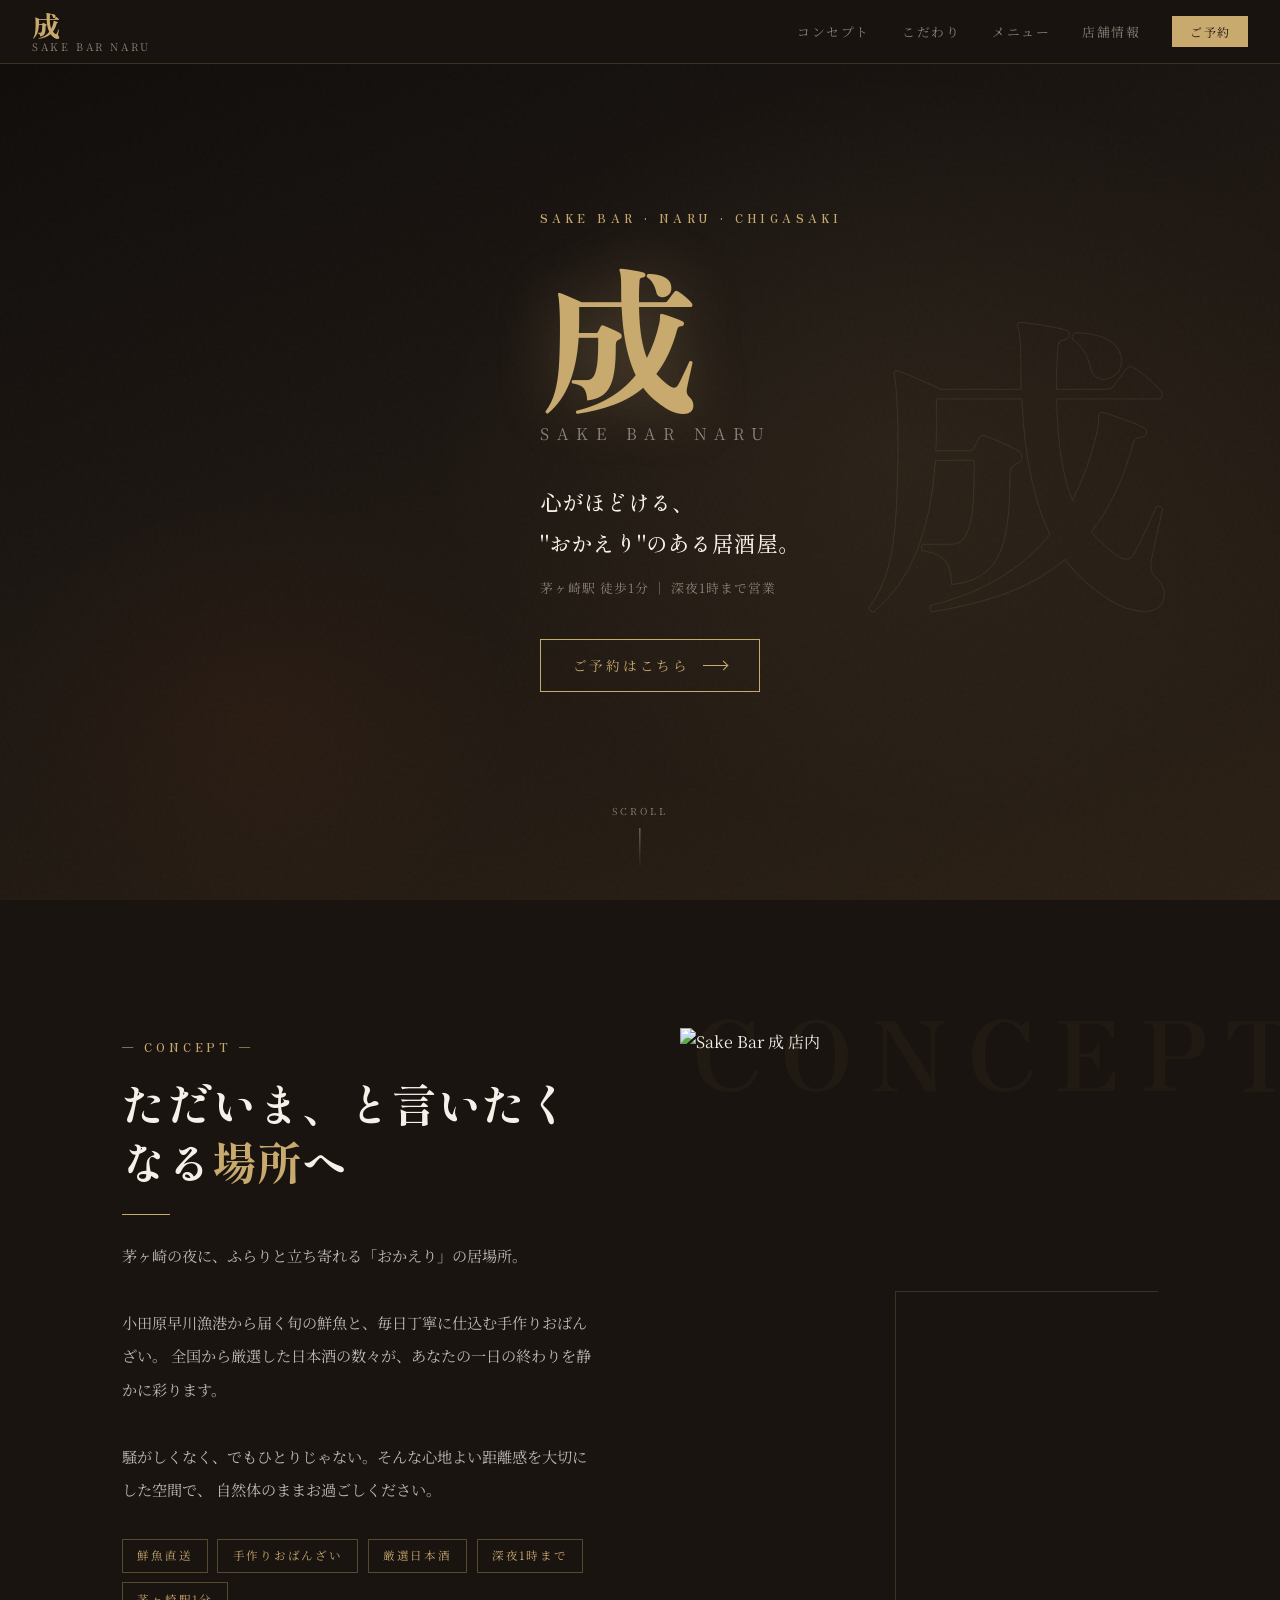
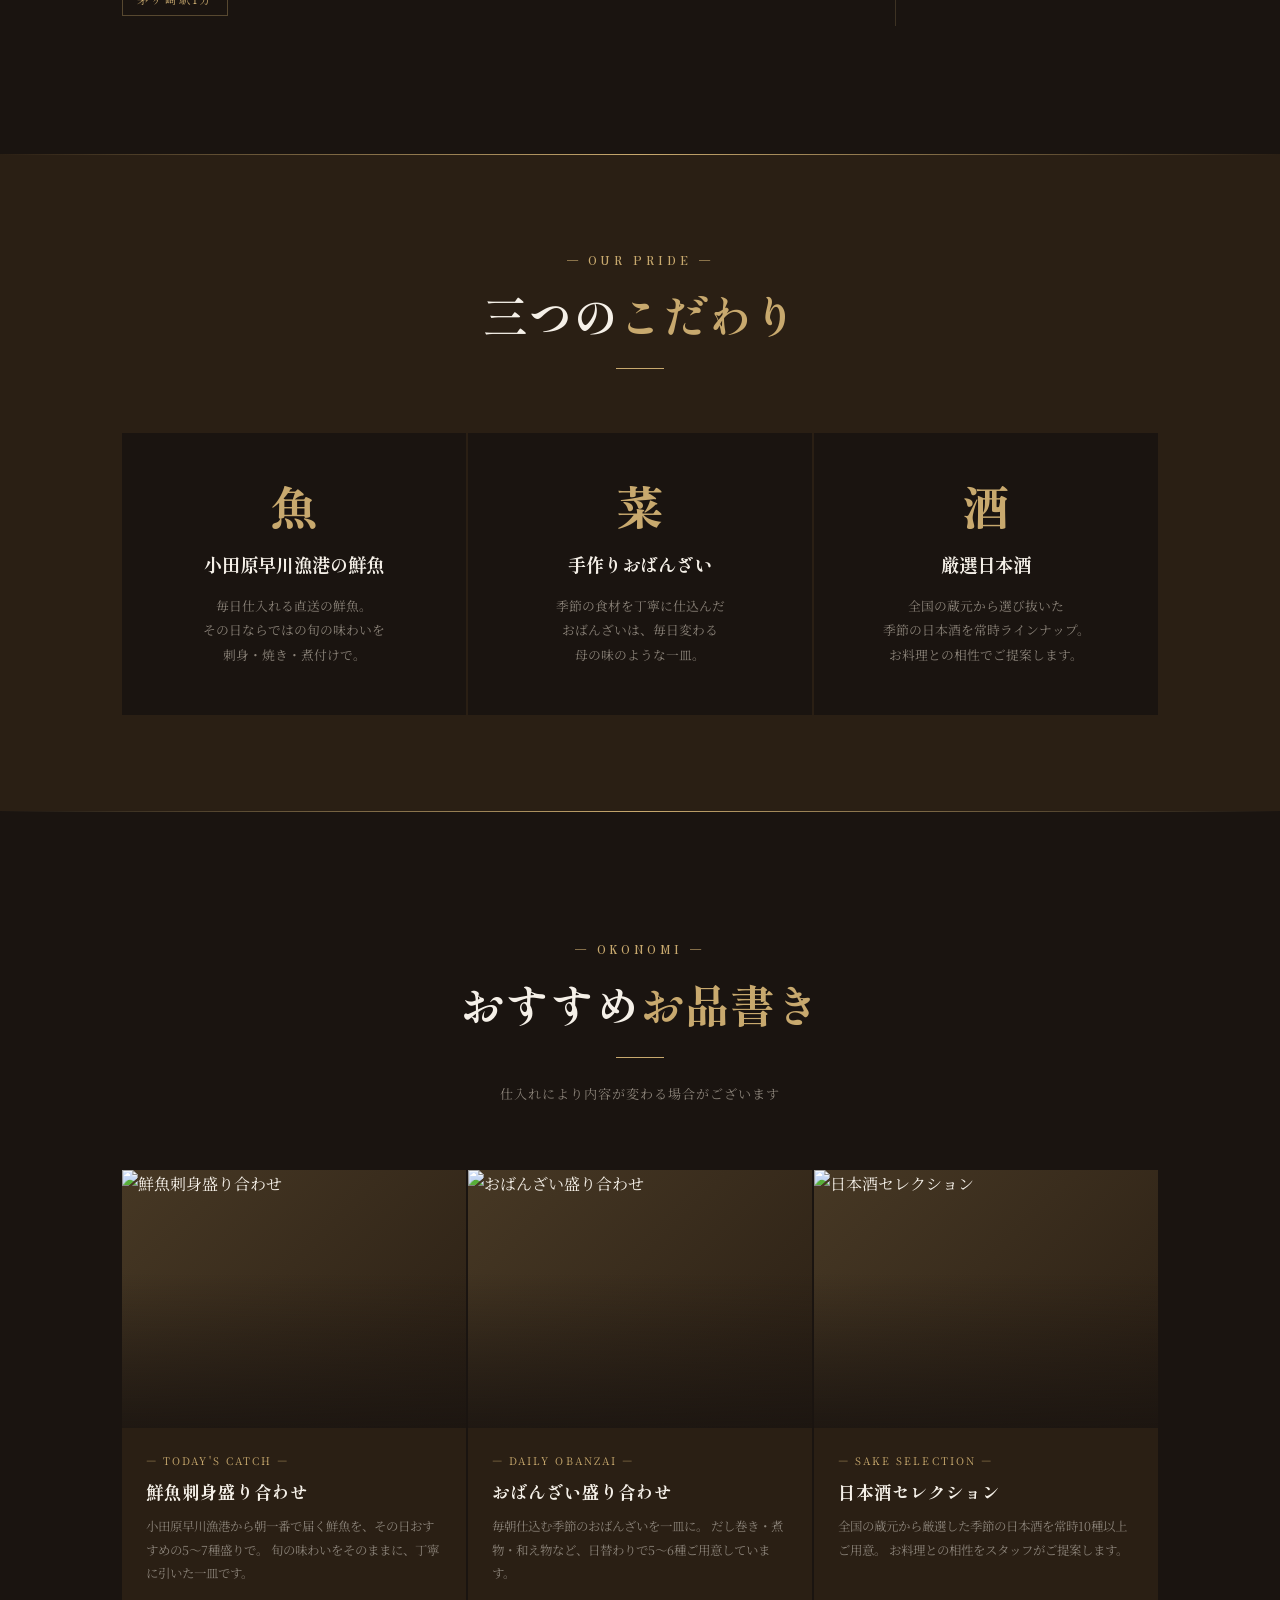
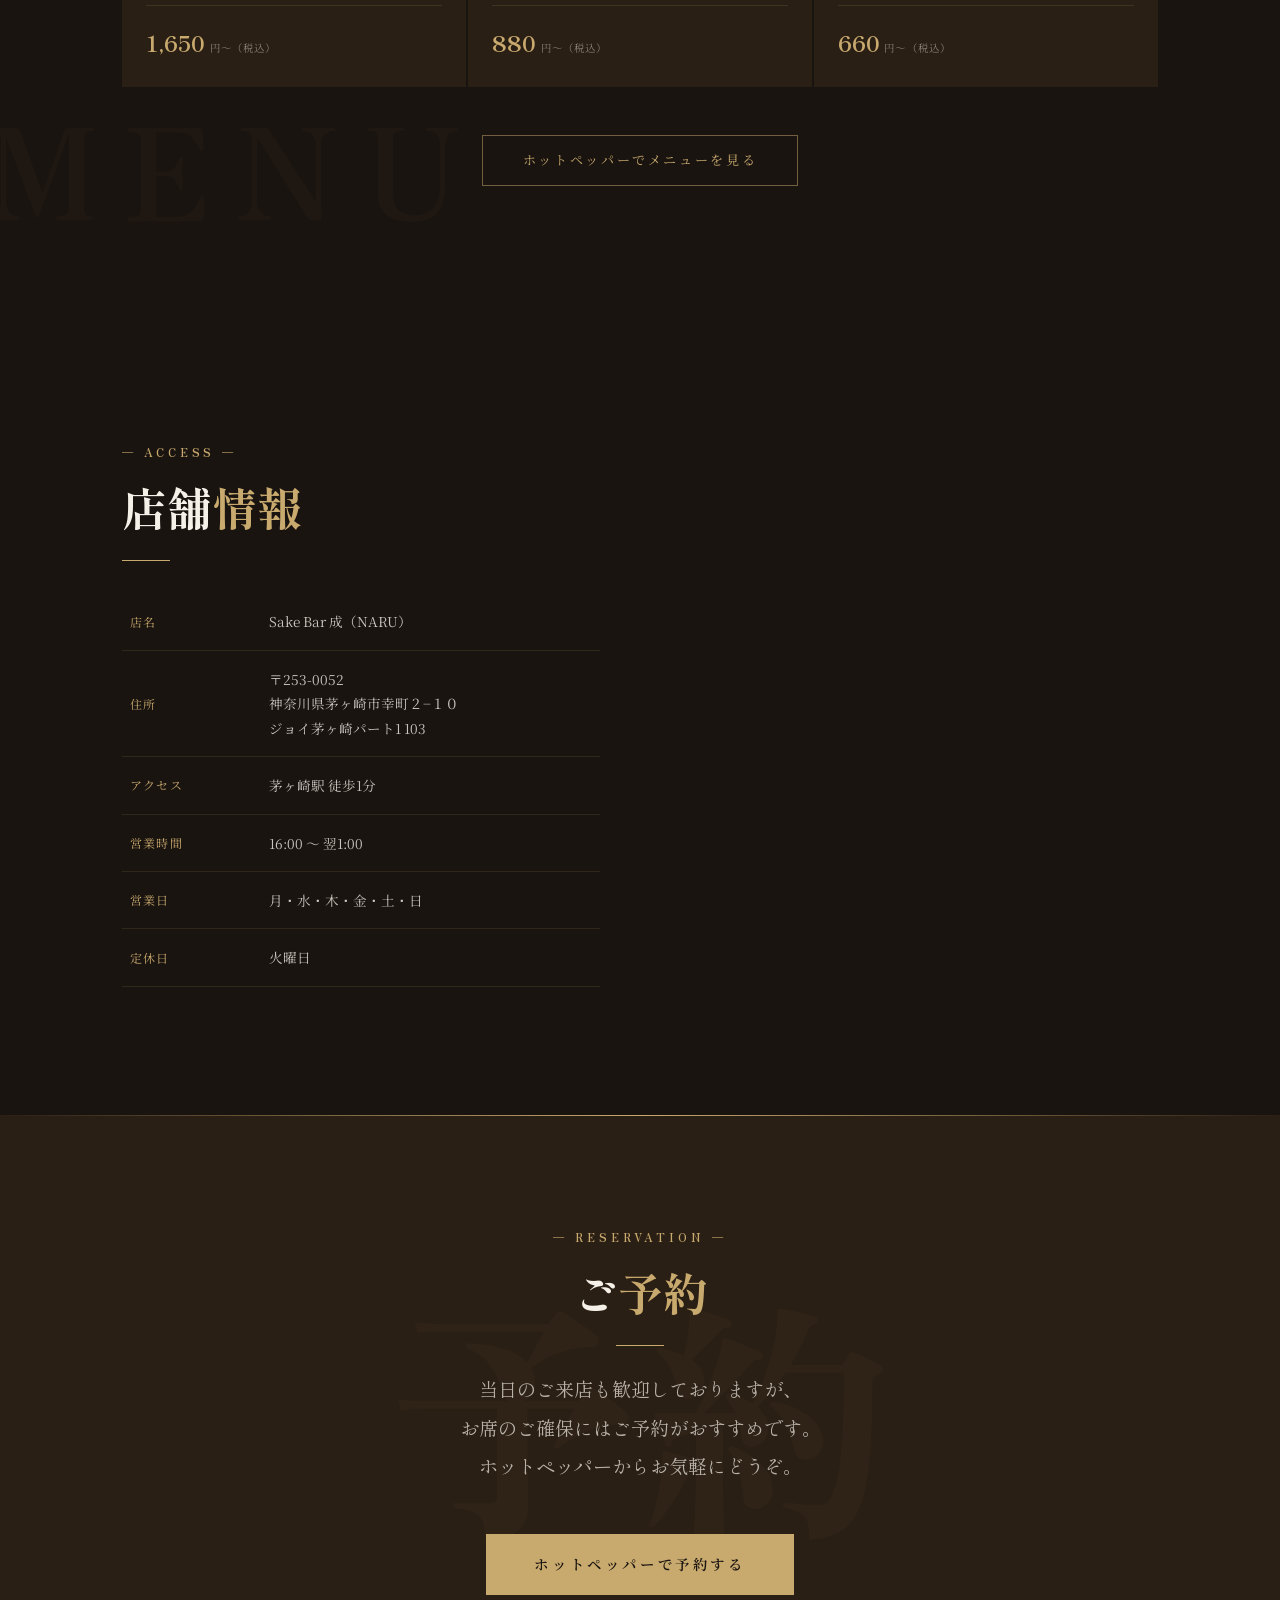
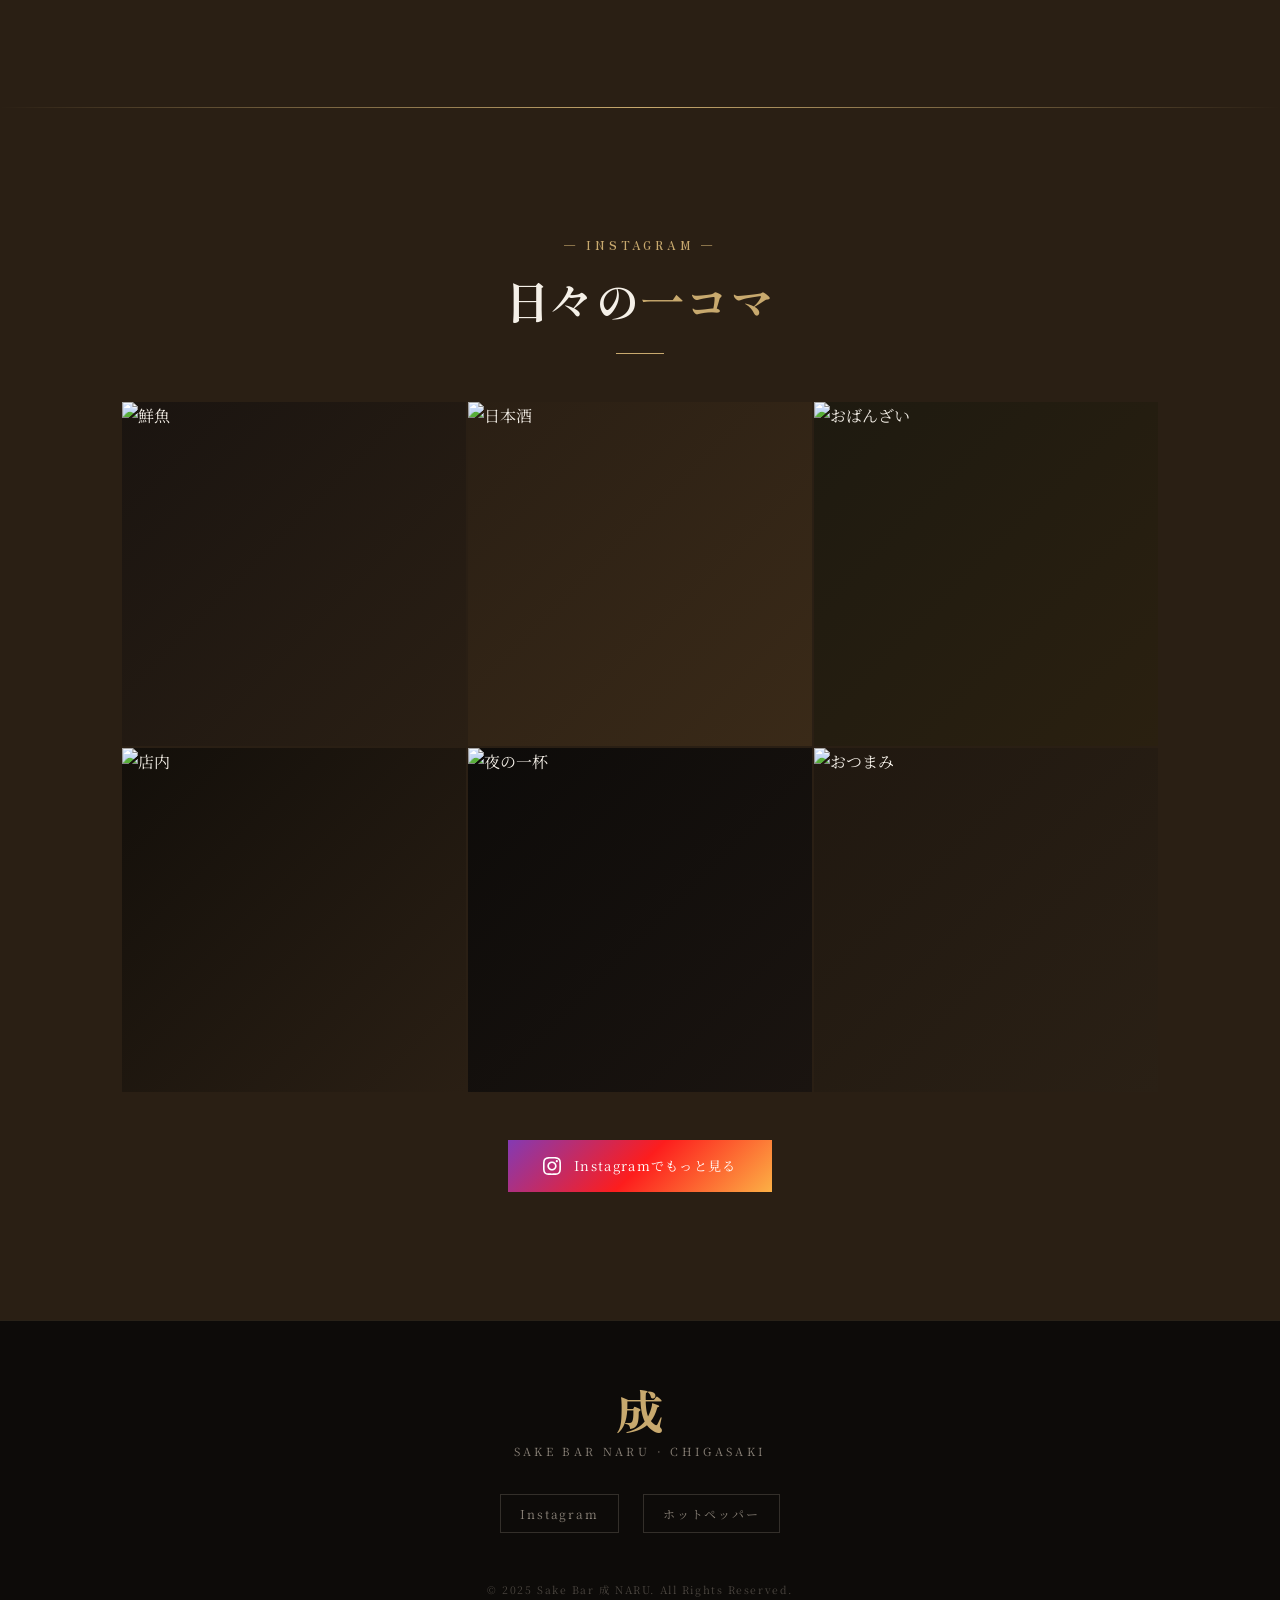
==== index.html @ 8c03dbb8 "大枠修正" ====
<!DOCTYPE html>
<html lang="ja">
<head>
  <meta charset="UTF-8" />
  <meta name="viewport" content="width=device-width, initial-scale=1.0" />
  <title>Sake Bar 成（NARU）| 茅ヶ崎の日本酒・おばんざい居酒屋</title>

  <!-- Google Fonts -->
  <link rel="preconnect" href="https://fonts.googleapis.com" />
  <link rel="preconnect" href="https://fonts.gstatic.com" crossorigin />
  <link href="https://fonts.googleapis.com/css2?family=Noto+Serif+JP:wght@300;400;500;600;700&family=Shippori+Mincho:wght@400;500;600;700;800&family=Zen+Antique&display=swap" rel="stylesheet" />

  <!-- Stylesheet -->
  <link rel="stylesheet" href="style.css" />
</head>

<body>

  <!-- ==================== NAV ==================== -->
  <nav id="nav">
    <div class="nav-logo">
      成
      <span>SAKE BAR NARU</span>
    </div>

    <ul class="nav-links" id="navLinks">
      <li><a href="#concept">コンセプト</a></li>
      <li><a href="#features">こだわり</a></li>
      <!-- #menu リンクは main.js が挿入 -->
      <li><a href="#info">店舗情報</a></li>
      <li><a href="#reservation" class="nav-reserve">ご予約</a></li>
    </ul>

    <button class="hamburger" id="hamburger" aria-label="メニューを開く" aria-expanded="false">
      <span></span>
      <span></span>
      <span></span>
    </button>
  </nav>

  <!-- ==================== HERO ==================== -->
  <section id="hero">
    <div class="hero-bg"></div>
    <div class="hero-deco" aria-hidden="true">成</div>

    <div class="hero-content">
      <span class="hero-label">SAKE BAR · NARU · CHIGASAKI</span>
      <span class="hero-kanji">成</span>
      <span class="hero-name">SAKE BAR NARU</span>
      <p class="hero-copy">
        心がほどける、<br>
        "おかえり"のある居酒屋。
      </p>
      <p class="hero-sub">茅ヶ崎駅 徒歩1分 ｜ 深夜1時まで営業</p>
      <a href="#reservation" class="hero-cta">
        ご予約はこちら
        <span class="hero-cta-arrow"></span>
      </a>
    </div>

    <div class="hero-scroll" aria-hidden="true">
      <span>SCROLL</span>
      <div class="scroll-line"></div>
    </div>
  </section>

  <!-- ==================== CONCEPT ==================== -->
  <section id="concept">
    <div class="concept-inner">
      <div class="concept-text reveal">
        <span class="section-label">— CONCEPT —</span>
        <h2 class="section-title">ただいま、と言いたくなる<span>場所</span>へ</h2>
        <div class="divider"></div>
        <p class="concept-body">
          茅ヶ崎の夜に、ふらりと立ち寄れる「おかえり」の居場所。<br><br>
          小田原早川漁港から届く旬の鮮魚と、毎日丁寧に仕込む手作りおばんざい。
          全国から厳選した日本酒の数々が、あなたの一日の終わりを静かに彩ります。<br><br>
          騒がしくなく、でもひとりじゃない。そんな心地よい距離感を大切にした空間で、
          自然体のままお過ごしください。
        </p>
        <div class="concept-tags">
          <span class="concept-tag">鮮魚直送</span>
          <span class="concept-tag">手作りおばんざい</span>
          <span class="concept-tag">厳選日本酒</span>
          <span class="concept-tag">深夜1時まで</span>
          <span class="concept-tag">茅ヶ崎駅1分</span>
        </div>
      </div>

      <div class="concept-image-wrap reveal">
        <!-- main.js が .concept-image-mock を img タグに差し替え -->
        <div class="concept-image-mock" data-section="concept-image"></div>
      </div>
    </div>
  </section>

  <!-- ==================== FEATURES ==================== -->
  <section id="features">
    <div class="features-inner">
      <div class="features-header reveal">
        <span class="section-label">— OUR PRIDE —</span>
        <h2 class="section-title">三つの<span>こだわり</span></h2>
        <div class="divider"></div>
      </div>

      <div class="features-grid">
        <div class="feature-card reveal">
          <span class="feature-icon">魚</span>
          <h3 class="feature-title">小田原早川漁港の鮮魚</h3>
          <p class="feature-body">
            毎日仕入れる直送の鮮魚。<br>
            その日ならではの旬の味わいを<br>
            刺身・焼き・煮付けで。
          </p>
        </div>
        <div class="feature-card reveal">
          <span class="feature-icon">菜</span>
          <h3 class="feature-title">手作りおばんざい</h3>
          <p class="feature-body">
            季節の食材を丁寧に仕込んだ<br>
            おばんざいは、毎日変わる<br>
            母の味のような一皿。
          </p>
        </div>
        <div class="feature-card reveal">
          <span class="feature-icon">酒</span>
          <h3 class="feature-title">厳選日本酒</h3>
          <p class="feature-body">
            全国の蔵元から選び抜いた<br>
            季節の日本酒を常時ラインナップ。<br>
            お料理との相性でご提案します。
          </p>
        </div>
      </div>
    </div>
  </section>

  <!-- #menu セクションは main.js が #features の直後に挿入 -->

  <!-- ==================== INFO ==================== -->
  <section id="info">
    <div class="info-inner">
      <div class="reveal">
        <span class="section-label">— ACCESS —</span>
        <h2 class="section-title">店舗<span>情報</span></h2>
        <div class="divider"></div>

        <table class="info-table">
          <tr>
            <td>店名</td>
            <td>Sake Bar 成（NARU）</td>
          </tr>
          <tr>
            <td>住所</td>
            <td>〒253-0052<br>神奈川県茅ヶ崎市幸町２−１０<br>ジョイ茅ヶ崎パート1 103</td>
          </tr>
          <tr>
            <td>アクセス</td>
            <td>茅ヶ崎駅 徒歩1分</td>
          </tr>
          <tr>
            <td>営業時間</td>
            <td>16:00 〜 翌1:00</td>
          </tr>
          <tr>
            <td>営業日</td>
            <td>月・水・木・金・土・日</td>
          </tr>
          <tr>
            <td>定休日</td>
            <td>火曜日</td>
          </tr>
        </table>
      </div>

      <div class="reveal">
        <div class="info-map">
          <iframe
            src="https://www.google.com/maps/embed?pb=!1m18!1m12!1m3!1d3254.0!2d139.4037!3d35.3344!2m3!1f0!2f0!3f0!3m2!1i1024!2i768!4f13.1!3m3!1m2!1s0x6019b26ba39abb83%3A0x5fa96fb5d5bb7e00!2z44CSMjUzLTAwNTIg56We5aWI5bed55yM6Iy26aTk5biC5aCx55S677yS4oiS77yR77yQ!5e0!3m2!1sja!2sjp!4v1700000000000"
            loading="lazy"
            allowfullscreen
            referrerpolicy="no-referrer-when-downgrade"
            title="Sake Bar 成 地図">
          </iframe>
        </div>
      </div>
    </div>
  </section>

  <!-- ==================== RESERVATION ==================== -->
  <section id="reservation">
    <div class="reservation-inner section-wrap reveal">
      <span class="section-label">— RESERVATION —</span>
      <h2 class="section-title">ご<span>予約</span></h2>
      <div class="divider" style="margin: 1.5rem auto;"></div>
      <p class="reservation-copy">
        当日のご来店も歓迎しておりますが、<br>
        お席のご確保にはご予約がおすすめです。<br>
        ホットペッパーからお気軽にどうぞ。
      </p>
      <a href="https://www.hotpepper.jp/strJ004444240/" target="_blank" rel="noopener" class="btn-reserve">
        ホットペッパーで予約する
      </a>
    </div>
  </section>

  <!-- #gallery セクションは main.js がフッター直前に挿入 -->

  <!-- ==================== FOOTER ==================== -->
  <footer id="footer">
    <div class="footer-logo">成</div>
    <p class="footer-tagline">SAKE BAR NARU · CHIGASAKI</p>
    <div class="footer-sns">
      <a href="https://www.instagram.com/naru__0714/" target="_blank" rel="noopener">Instagram</a>
      <a href="https://www.hotpepper.jp/strJ004444240/" target="_blank" rel="noopener">ホットペッパー</a>
    </div>
    <p class="footer-copy">© 2025 Sake Bar 成 NARU. All Rights Reserved.</p>
  </footer>

  <!-- JavaScript（DOM 操作・インタラクション） -->
  <script src="main.js"></script>

</body>
</html>
---- style.css ----
/* =============================================
   CSS Variables & Reset
============================================= */
:root {
    --ink:        #1a1410;
    --warm-dark:  #2a1f14;
    --sake:       #c8a96e;
    --rice:       #f5f0e8;
    --ember:      #c94c1a;
    --stone:      #8a8278;
    --sake-light: #e8d4a8;
    --sake-dim:   rgba(200,169,110,0.15);
    --sake-glow:  rgba(200,169,110,0.35);
  }
  
  *, *::before, *::after { box-sizing: border-box; margin: 0; padding: 0; }
  
  html { scroll-behavior: smooth; font-size: 16px; }
  
  body {
    background: var(--ink);
    color: var(--rice);
    font-family: 'Noto Serif JP', serif;
    line-height: 1.8;
    overflow-x: hidden;
  }
  
  img { display: block; width: 100%; height: 100%; object-fit: cover; }
  a { color: inherit; text-decoration: none; }
  ul { list-style: none; }
  
  /* =============================================
     UTILITY
  ============================================= */
  .section-label {
    font-family: 'Zen Antique', serif;
    font-size: 0.7rem;
    letter-spacing: 0.35em;
    color: var(--sake);
    text-transform: uppercase;
    display: block;
    margin-bottom: 1rem;
  }
  
  .section-title {
    font-family: 'Shippori Mincho', serif;
    font-size: clamp(1.8rem, 4vw, 2.8rem);
    font-weight: 700;
    color: var(--rice);
    line-height: 1.3;
  }
  
  .section-title span { color: var(--sake); }
  
  .divider {
    width: 3rem;
    height: 1px;
    background: var(--sake);
    margin: 1.5rem 0;
  }
  
  .section-wrap {
    max-width: 1100px;
    margin: 0 auto;
    padding: 0 2rem;
  }
  
  .reveal {
    opacity: 0;
    transform: translateY(30px);
    transition: opacity 0.8s ease, transform 0.8s ease;
  }
  .reveal.visible {
    opacity: 1;
    transform: translateY(0);
  }
  
  /* =============================================
     NAV
  ============================================= */
  #nav {
    position: fixed;
    top: 0; left: 0; right: 0;
    z-index: 1000;
    background: rgba(26,20,16,0.92);
    backdrop-filter: blur(12px);
    -webkit-backdrop-filter: blur(12px);
    border-bottom: 1px solid rgba(200,169,110,0.2);
    padding: 0 2rem;
    height: 64px;
    display: flex;
    align-items: center;
    justify-content: space-between;
    transition: background 0.3s;
  }
  
  .nav-logo {
    font-family: 'Zen Antique', serif;
    font-size: 1.8rem;
    color: var(--sake);
    line-height: 1;
    letter-spacing: 0.1em;
  }
  .nav-logo span {
    font-family: 'Noto Serif JP', serif;
    font-size: 0.65rem;
    display: block;
    color: var(--stone);
    letter-spacing: 0.25em;
    margin-top: 2px;
  }
  
  .nav-links {
    display: flex;
    align-items: center;
    gap: 2rem;
  }
  .nav-links a {
    font-family: 'Noto Serif JP', serif;
    font-size: 0.8rem;
    letter-spacing: 0.12em;
    color: var(--stone);
    transition: color 0.25s;
    position: relative;
  }
  .nav-links a::after {
    content: '';
    position: absolute;
    bottom: -3px; left: 0;
    width: 0; height: 1px;
    background: var(--sake);
    transition: width 0.3s ease;
  }
  .nav-links a:hover { color: var(--sake); }
  .nav-links a:hover::after { width: 100%; }
  
  .nav-reserve {
    background: var(--sake);
    color: var(--ink) !important;
    padding: 0.45rem 1.1rem;
    font-size: 0.75rem !important;
    letter-spacing: 0.12em;
    transition: background 0.25s !important;
  }
  .nav-reserve:hover { background: var(--sake-light) !important; }
  .nav-reserve::after { display: none !important; }
  
  /* Hamburger */
  .hamburger {
    display: none;
    flex-direction: column;
    justify-content: center;
    align-items: center;
    width: 40px; height: 40px;
    cursor: pointer;
    background: none;
    border: none;
    gap: 5px;
    padding: 0;
  }
  .hamburger span {
    display: block;
    width: 24px; height: 1.5px;
    background: var(--sake);
    transition: transform 0.35s, opacity 0.35s;
    transform-origin: center;
  }
  .hamburger.open span:nth-child(1) { transform: translateY(6.5px) rotate(45deg); }
  .hamburger.open span:nth-child(2) { opacity: 0; }
  .hamburger.open span:nth-child(3) { transform: translateY(-6.5px) rotate(-45deg); }
  
  @media (max-width: 768px) {
    .hamburger { display: flex; }
  
    .nav-links {
      position: fixed;
      top: 64px; left: 0; right: 0;
      background: rgba(26,20,16,0.97);
      backdrop-filter: blur(16px);
      flex-direction: column;
      align-items: flex-start;
      padding: 2rem;
      gap: 0;
      border-top: 1px solid rgba(200,169,110,0.15);
      transform: translateY(-110%);
      transition: transform 0.4s cubic-bezier(0.4,0,0.2,1);
      pointer-events: none;
    }
    .nav-links.open {
      transform: translateY(0);
      pointer-events: auto;
    }
    .nav-links li {
      width: 100%;
      border-bottom: 1px solid rgba(200,169,110,0.1);
    }
    .nav-links a {
      display: block;
      padding: 1rem 0;
      font-size: 1rem;
    }
    .nav-reserve {
      margin-top: 1rem;
      display: inline-block;
    }
  }
  
  /* =============================================
     HERO
  ============================================= */
  #hero {
    position: relative;
    height: 100vh;
    min-height: 600px;
    display: flex;
    align-items: center;
    justify-content: center;
    overflow: hidden;
  }
  
  .hero-bg {
    position: absolute;
    inset: 0;
    background:
      radial-gradient(ellipse 60% 70% at 70% 50%, rgba(200,169,110,0.07) 0%, transparent 60%),
      radial-gradient(ellipse 40% 50% at 20% 80%, rgba(201,76,26,0.06) 0%, transparent 50%),
      linear-gradient(160deg, #0d0b09 0%, #1a1410 40%, #2a1f14 100%);
  }
  
  .hero-bg::after {
    content: '';
    position: absolute;
    inset: 0;
    background-image: url("data:image/svg+xml,%3Csvg viewBox='0 0 256 256' xmlns='http://www.w3.org/2000/svg'%3E%3Cfilter id='noise'%3E%3CfeTurbulence type='fractalNoise' baseFrequency='0.9' numOctaves='4' stitchTiles='stitch'/%3E%3C/filter%3E%3Crect width='100%25' height='100%25' filter='url(%23noise)' opacity='0.04'/%3E%3C/svg%3E");
    opacity: 0.6;
    pointer-events: none;
  }
  
  .hero-deco {
    position: absolute;
    right: 8vw;
    top: 50%;
    transform: translateY(-50%);
    font-family: 'Zen Antique', serif;
    font-size: clamp(12rem, 25vw, 22rem);
    color: transparent;
    -webkit-text-stroke: 1px rgba(200,169,110,0.12);
    line-height: 1;
    pointer-events: none;
    user-select: none;
  }
  
  .hero-content {
    position: relative;
    z-index: 2;
    text-align: left;
    padding: 0 2rem;
    max-width: 700px;
    margin-left: 8vw;
  }
  
  .hero-label {
    font-family: 'Zen Antique', serif;
    font-size: 0.7rem;
    letter-spacing: 0.4em;
    color: var(--sake);
    display: block;
    margin-bottom: 1.5rem;
    opacity: 0;
    animation: fadeUp 1s ease 0.3s forwards;
  }
  
  .hero-kanji {
    font-family: 'Zen Antique', serif;
    font-size: clamp(5rem, 14vw, 10rem);
    color: var(--sake);
    line-height: 1;
    display: block;
    text-shadow: 0 0 60px rgba(200,169,110,0.3);
    opacity: 0;
    animation: fadeUp 1s ease 0.5s forwards;
  }
  
  .hero-name {
    font-family: 'Noto Serif JP', serif;
    font-size: clamp(0.8rem, 1.5vw, 1rem);
    letter-spacing: 0.5em;
    color: var(--stone);
    display: block;
    margin-top: 0.5rem;
    opacity: 0;
    animation: fadeUp 1s ease 0.7s forwards;
  }
  
  .hero-copy {
    font-family: 'Shippori Mincho', serif;
    font-size: clamp(1rem, 2.5vw, 1.35rem);
    color: var(--rice);
    font-weight: 500;
    line-height: 1.9;
    margin-top: 2rem;
    opacity: 0;
    animation: fadeUp 1s ease 0.9s forwards;
  }
  
  .hero-sub {
    font-size: 0.8rem;
    color: var(--stone);
    letter-spacing: 0.08em;
    margin-top: 0.8rem;
    opacity: 0;
    animation: fadeUp 1s ease 1.1s forwards;
  }
  
  .hero-cta {
    display: inline-flex;
    align-items: center;
    gap: 0.8rem;
    margin-top: 2.5rem;
    padding: 0.85rem 2rem;
    border: 1px solid var(--sake);
    color: var(--sake);
    font-family: 'Noto Serif JP', serif;
    font-size: 0.85rem;
    letter-spacing: 0.2em;
    transition: background 0.3s, color 0.3s;
    opacity: 0;
    animation: fadeUp 1s ease 1.3s forwards;
  }
  .hero-cta:hover {
    background: var(--sake);
    color: var(--ink);
  }
  .hero-cta-arrow {
    width: 24px; height: 1px;
    background: currentColor;
    display: inline-block;
    position: relative;
    transition: width 0.3s;
  }
  .hero-cta-arrow::after {
    content: '';
    position: absolute;
    right: 0; top: -3px;
    width: 7px; height: 7px;
    border-top: 1px solid currentColor;
    border-right: 1px solid currentColor;
    transform: rotate(45deg);
  }
  .hero-cta:hover .hero-cta-arrow { width: 36px; }
  
  .hero-scroll {
    position: absolute;
    bottom: 2rem;
    left: 50%;
    transform: translateX(-50%);
    display: flex;
    flex-direction: column;
    align-items: center;
    gap: 0.5rem;
    opacity: 0;
    animation: fadeIn 1s ease 2s forwards;
  }
  .hero-scroll span {
    font-size: 0.6rem;
    letter-spacing: 0.3em;
    color: var(--stone);
  }
  .scroll-line {
    width: 1px; height: 40px;
    background: linear-gradient(to bottom, var(--stone), transparent);
    animation: scrollPulse 2s ease infinite;
  }
  
  @keyframes fadeUp {
    from { opacity: 0; transform: translateY(20px); }
    to   { opacity: 1; transform: translateY(0); }
  }
  @keyframes fadeIn {
    from { opacity: 0; } to { opacity: 1; }
  }
  @keyframes scrollPulse {
    0%, 100% { transform: scaleY(1); opacity: 1; }
    50%       { transform: scaleY(0.7); opacity: 0.4; }
  }
  
  /* =============================================
     CONCEPT
  ============================================= */
  #concept {
    padding: 8rem 0;
    position: relative;
    overflow: hidden;
  }
  
  #concept::before {
    content: 'CONCEPT';
    position: absolute;
    top: 4rem; right: -2rem;
    font-family: 'Zen Antique', serif;
    font-size: 6rem;
    color: rgba(200,169,110,0.04);
    letter-spacing: 0.2em;
    pointer-events: none;
  }
  
  .concept-inner {
    max-width: 1100px;
    margin: 0 auto;
    padding: 0 2rem;
    display: grid;
    grid-template-columns: 1fr 1fr;
    gap: 5rem;
    align-items: center;
  }
  
  .concept-text .section-label { display: block; }
  
  .concept-body {
    margin-top: 1.5rem;
    color: rgba(245,240,232,0.75);
    font-size: 0.95rem;
    line-height: 2.2;
  }
  
  .concept-tags {
    display: flex;
    flex-wrap: wrap;
    gap: 0.6rem;
    margin-top: 2rem;
  }
  .concept-tag {
    font-size: 0.72rem;
    letter-spacing: 0.15em;
    padding: 0.35rem 0.9rem;
    border: 1px solid rgba(200,169,110,0.35);
    color: var(--sake);
  }
  
  .concept-image-wrap {
    position: relative;
    aspect-ratio: 4/5;
    overflow: hidden;
  }
  
  .concept-image-mock {
    width: 100%;
    height: 100%;
    background:
      linear-gradient(135deg, rgba(200,169,110,0.15) 0%, rgba(42,31,20,0.6) 100%),
      repeating-linear-gradient(
        45deg,
        rgba(200,169,110,0.05) 0px,
        rgba(200,169,110,0.05) 1px,
        transparent 1px,
        transparent 12px
      );
    display: flex;
    align-items: center;
    justify-content: center;
  }
  
  .concept-image-mock::after {
    content: '店内写真';
    font-family: 'Noto Serif JP', serif;
    font-size: 0.8rem;
    color: var(--stone);
    letter-spacing: 0.2em;
  }
  
  .concept-image-wrap::after {
    content: '';
    position: absolute;
    bottom: -1.5rem; right: -1.5rem;
    width: 60%; height: 60%;
    border: 1px solid rgba(200,169,110,0.2);
    pointer-events: none;
  }
  
  @media (max-width: 768px) {
    .concept-inner { grid-template-columns: 1fr; gap: 3rem; }
    .concept-image-wrap::after { display: none; }
  }
  
  /* =============================================
     FEATURES
  ============================================= */
  #features {
    padding: 6rem 0;
    background: var(--warm-dark);
    position: relative;
  }
  
  #features::before {
    content: '';
    position: absolute;
    top: 0; left: 0; right: 0;
    height: 1px;
    background: linear-gradient(90deg, transparent, var(--sake), transparent);
  }
  
  .features-inner {
    max-width: 1100px;
    margin: 0 auto;
    padding: 0 2rem;
  }
  
  .features-header {
    text-align: center;
    margin-bottom: 4rem;
  }
  .features-header .divider { margin: 1.5rem auto; }
  
  .features-grid {
    display: grid;
    grid-template-columns: repeat(3, 1fr);
    gap: 2px;
  }
  
  .feature-card {
    background: var(--ink);
    padding: 3rem 2rem;
    text-align: center;
    position: relative;
    overflow: hidden;
    transition: background 0.3s;
  }
  .feature-card::before {
    content: '';
    position: absolute;
    inset: 0;
    background: var(--sake-dim);
    opacity: 0;
    transition: opacity 0.3s;
  }
  .feature-card:hover::before { opacity: 1; }
  
  .feature-icon {
    font-family: 'Zen Antique', serif;
    font-size: 3rem;
    color: var(--sake);
    display: block;
    margin-bottom: 1.2rem;
    line-height: 1;
  }
  
  .feature-title {
    font-family: 'Shippori Mincho', serif;
    font-size: 1.15rem;
    font-weight: 700;
    color: var(--rice);
    margin-bottom: 0.8rem;
  }
  
  .feature-body {
    font-size: 0.8rem;
    color: var(--stone);
    line-height: 1.9;
  }
  
  @media (max-width: 768px) {
    .features-grid { grid-template-columns: 1fr; }
  }
  
  /* =============================================
     MENU SECTION（JS で DOM 挿入）
  ============================================= */
  #menu {
    padding: 8rem 0;
    background: var(--ink);
    position: relative;
    overflow: hidden;
  }
  #menu::before {
    content: 'MENU';
    position: absolute;
    bottom: 2rem; left: -1rem;
    font-family: 'Zen Antique', serif;
    font-size: 8rem;
    color: rgba(200,169,110,0.03);
    letter-spacing: 0.2em;
    pointer-events: none;
  }
  #menu::after {
    content: '';
    position: absolute;
    top: 0; left: 0; right: 0;
    height: 1px;
    background: linear-gradient(90deg, transparent, var(--sake), transparent);
  }
  .menu-header {
    text-align: center;
    margin-bottom: 4rem;
  }
  .menu-header .divider { margin: 1.5rem auto; }
  .menu-grid {
    display: grid;
    grid-template-columns: repeat(3, 1fr);
    gap: 1.5px;
  }
  .menu-card {
    background: var(--warm-dark);
    display: flex;
    flex-direction: column;
    position: relative;
    overflow: hidden;
    transition: transform 0.4s cubic-bezier(0.4,0,0.2,1);
  }
  .menu-card:hover { transform: translateY(-4px); }
  .menu-card-img {
    aspect-ratio: 4/3;
    background:
      linear-gradient(180deg, transparent 40%, rgba(26,20,16,0.85) 100%),
      linear-gradient(135deg, rgba(200,169,110,0.18) 0%, rgba(42,31,20,0.8) 100%);
    position: relative;
    display: flex;
    align-items: center;
    justify-content: center;
    overflow: hidden;
  }
  .menu-card-img .img-placeholder {
    font-family: 'Zen Antique', serif;
    font-size: 4rem;
    color: rgba(200,169,110,0.3);
    position: absolute;
  }
  .menu-card-img img {
    position: absolute;
    inset: 0;
    width: 100%; height: 100%;
    object-fit: cover;
    transition: transform 0.6s ease;
  }
  .menu-card:hover .menu-card-img img { transform: scale(1.05); }
  .menu-card-body {
    padding: 1.5rem;
    flex: 1;
    display: flex;
    flex-direction: column;
  }
  .menu-card-season {
    font-size: 0.65rem;
    letter-spacing: 0.2em;
    color: var(--sake);
    margin-bottom: 0.5rem;
  }
  .menu-card-title {
    font-family: 'Shippori Mincho', serif;
    font-size: 1.1rem;
    font-weight: 700;
    color: var(--rice);
    margin-bottom: 0.6rem;
    line-height: 1.5;
  }
  .menu-card-desc {
    font-size: 0.78rem;
    color: var(--stone);
    line-height: 1.9;
    flex: 1;
  }
  .menu-card-price {
    margin-top: 1.2rem;
    padding-top: 1rem;
    border-top: 1px solid rgba(200,169,110,0.15);
    display: flex;
    align-items: baseline;
    gap: 0.3rem;
  }
  .menu-card-price .price-num {
    font-family: 'Shippori Mincho', serif;
    font-size: 1.4rem;
    color: var(--sake);
    font-weight: 700;
  }
  .menu-card-price .price-tax {
    font-size: 0.65rem;
    color: var(--stone);
    letter-spacing: 0.1em;
  }
  .menu-more-wrap {
    text-align: center;
    margin-top: 3rem;
  }
  .btn-menu-more {
    display: inline-block;
    padding: 0.8rem 2.5rem;
    border: 1px solid rgba(200,169,110,0.5);
    color: var(--sake);
    font-family: 'Noto Serif JP', serif;
    font-size: 0.82rem;
    letter-spacing: 0.2em;
    transition: background 0.3s, color 0.3s;
  }
  .btn-menu-more:hover {
    background: var(--sake);
    color: var(--ink);
  }
  @media (max-width: 900px) {
    .menu-grid { grid-template-columns: 1fr; max-width: 420px; margin: 0 auto; }
  }
  
  /* =============================================
     INFO
  ============================================= */
  #info {
    padding: 8rem 0;
    position: relative;
  }
  
  .info-inner {
    max-width: 1100px;
    margin: 0 auto;
    padding: 0 2rem;
    display: grid;
    grid-template-columns: 1fr 1fr;
    gap: 5rem;
    align-items: start;
  }
  
  .info-table {
    width: 100%;
    border-collapse: collapse;
    margin-top: 2rem;
  }
  
  .info-table tr {
    border-bottom: 1px solid rgba(200,169,110,0.12);
  }
  
  .info-table td {
    padding: 1rem 0.5rem;
    font-size: 0.85rem;
  }
  
  .info-table td:first-child {
    color: var(--sake);
    white-space: nowrap;
    padding-right: 1.5rem;
    font-size: 0.75rem;
    letter-spacing: 0.1em;
  }
  
  .info-table td:last-child {
    color: rgba(245,240,232,0.8);
  }
  
  .info-map {
    margin-top: 2rem;
    height: 300px;
    overflow: hidden;
  }
  
  .info-map iframe {
    width: 100%;
    height: 100%;
    border: none;
    filter: invert(90%) hue-rotate(180deg);
  }
  
  @media (max-width: 768px) {
    .info-inner { grid-template-columns: 1fr; gap: 3rem; }
  }
  
  /* =============================================
     RESERVATION
  ============================================= */
  #reservation {
    padding: 7rem 0;
    background: var(--warm-dark);
    text-align: center;
    position: relative;
    overflow: hidden;
  }
  
  #reservation::before {
    content: '';
    position: absolute;
    top: 0; left: 0; right: 0;
    height: 1px;
    background: linear-gradient(90deg, transparent, var(--sake), transparent);
  }
  
  #reservation::after {
    content: '予約';
    position: absolute;
    top: 50%; left: 50%;
    transform: translate(-50%, -50%);
    font-family: 'Zen Antique', serif;
    font-size: 16rem;
    color: rgba(200,169,110,0.03);
    pointer-events: none;
  }
  
  .reservation-inner {
    position: relative;
    z-index: 1;
  }
  
  .reservation-copy {
    font-family: 'Shippori Mincho', serif;
    font-size: clamp(0.95rem, 2vw, 1.2rem);
    color: rgba(245,240,232,0.7);
    line-height: 2;
    margin-top: 1.5rem;
    max-width: 500px;
    margin-left: auto;
    margin-right: auto;
  }
  
  .btn-reserve {
    display: inline-block;
    margin-top: 3rem;
    padding: 1.1rem 3rem;
    background: var(--sake);
    color: var(--ink);
    font-family: 'Noto Serif JP', serif;
    font-size: 0.9rem;
    font-weight: 600;
    letter-spacing: 0.25em;
    transition: background 0.3s, transform 0.3s;
  }
  .btn-reserve:hover {
    background: var(--sake-light);
    transform: translateY(-2px);
  }
  
  /* =============================================
     GALLERY SECTION（JS で DOM 挿入）
  ============================================= */
  #gallery {
    padding: 8rem 0;
    background: var(--warm-dark);
    position: relative;
    overflow: hidden;
  }
  #gallery::before {
    content: '';
    position: absolute;
    top: 0; left: 0; right: 0;
    height: 1px;
    background: linear-gradient(90deg, transparent, var(--sake), transparent);
  }
  .gallery-header {
    text-align: center;
    margin-bottom: 3rem;
  }
  .gallery-header .divider { margin: 1.5rem auto; }
  .gallery-grid {
    display: grid;
    grid-template-columns: repeat(3, 1fr);
    gap: 2px;
  }
  .gallery-item {
    aspect-ratio: 1;
    position: relative;
    overflow: hidden;
    cursor: pointer;
    background: var(--ink);
  }
  .gallery-item-bg {
    width: 100%; height: 100%;
    transition: transform 0.5s ease;
    display: flex;
    align-items: center;
    justify-content: center;
  }
  .gallery-item:hover .gallery-item-bg { transform: scale(1.06); }
  .gallery-item-overlay {
    position: absolute;
    inset: 0;
    background: rgba(26,20,16,0.4);
    display: flex;
    align-items: center;
    justify-content: center;
    opacity: 0;
    transition: opacity 0.3s;
  }
  .gallery-item:hover .gallery-item-overlay { opacity: 1; }
  .gallery-item-overlay span {
    font-family: 'Zen Antique', serif;
    font-size: 0.7rem;
    letter-spacing: 0.3em;
    color: var(--sake);
    border: 1px solid var(--sake);
    padding: 0.4rem 0.8rem;
  }
  .gallery-cta-wrap {
    text-align: center;
    margin-top: 3rem;
  }
  .btn-instagram {
    display: inline-flex;
    align-items: center;
    gap: 0.8rem;
    padding: 0.9rem 2.2rem;
    background: linear-gradient(135deg, #833ab4, #fd1d1d, #fcb045);
    color: #fff;
    font-family: 'Noto Serif JP', serif;
    font-size: 0.82rem;
    letter-spacing: 0.1em;
    transition: opacity 0.3s, transform 0.3s;
  }
  .btn-instagram:hover { opacity: 0.88; transform: translateY(-2px); }
  .btn-instagram svg { width: 18px; height: 18px; fill: #fff; }
  @media (max-width: 600px) {
    .gallery-grid { grid-template-columns: repeat(2, 1fr); }
  }
  
  /* =============================================
     FOOTER
  ============================================= */
  #footer {
    background: #0d0b09;
    padding: 4rem 2rem 2rem;
    text-align: center;
    border-top: 1px solid rgba(200,169,110,0.15);
  }
  
  .footer-logo {
    font-family: 'Zen Antique', serif;
    font-size: 3rem;
    color: var(--sake);
    line-height: 1;
  }
  
  .footer-tagline {
    font-size: 0.7rem;
    color: var(--stone);
    letter-spacing: 0.3em;
    margin-top: 0.5rem;
  }
  
  .footer-sns {
    display: flex;
    justify-content: center;
    gap: 1.5rem;
    margin-top: 2rem;
  }
  
  .footer-sns a {
    font-size: 0.75rem;
    color: var(--stone);
    letter-spacing: 0.15em;
    border: 1px solid rgba(138,130,120,0.3);
    padding: 0.5rem 1.2rem;
    transition: color 0.3s, border-color 0.3s;
  }
  .footer-sns a:hover { color: var(--sake); border-color: var(--sake); }
  
  .footer-copy {
    margin-top: 3rem;
    font-size: 0.65rem;
    color: rgba(138,130,120,0.5);
    letter-spacing: 0.15em;
  }
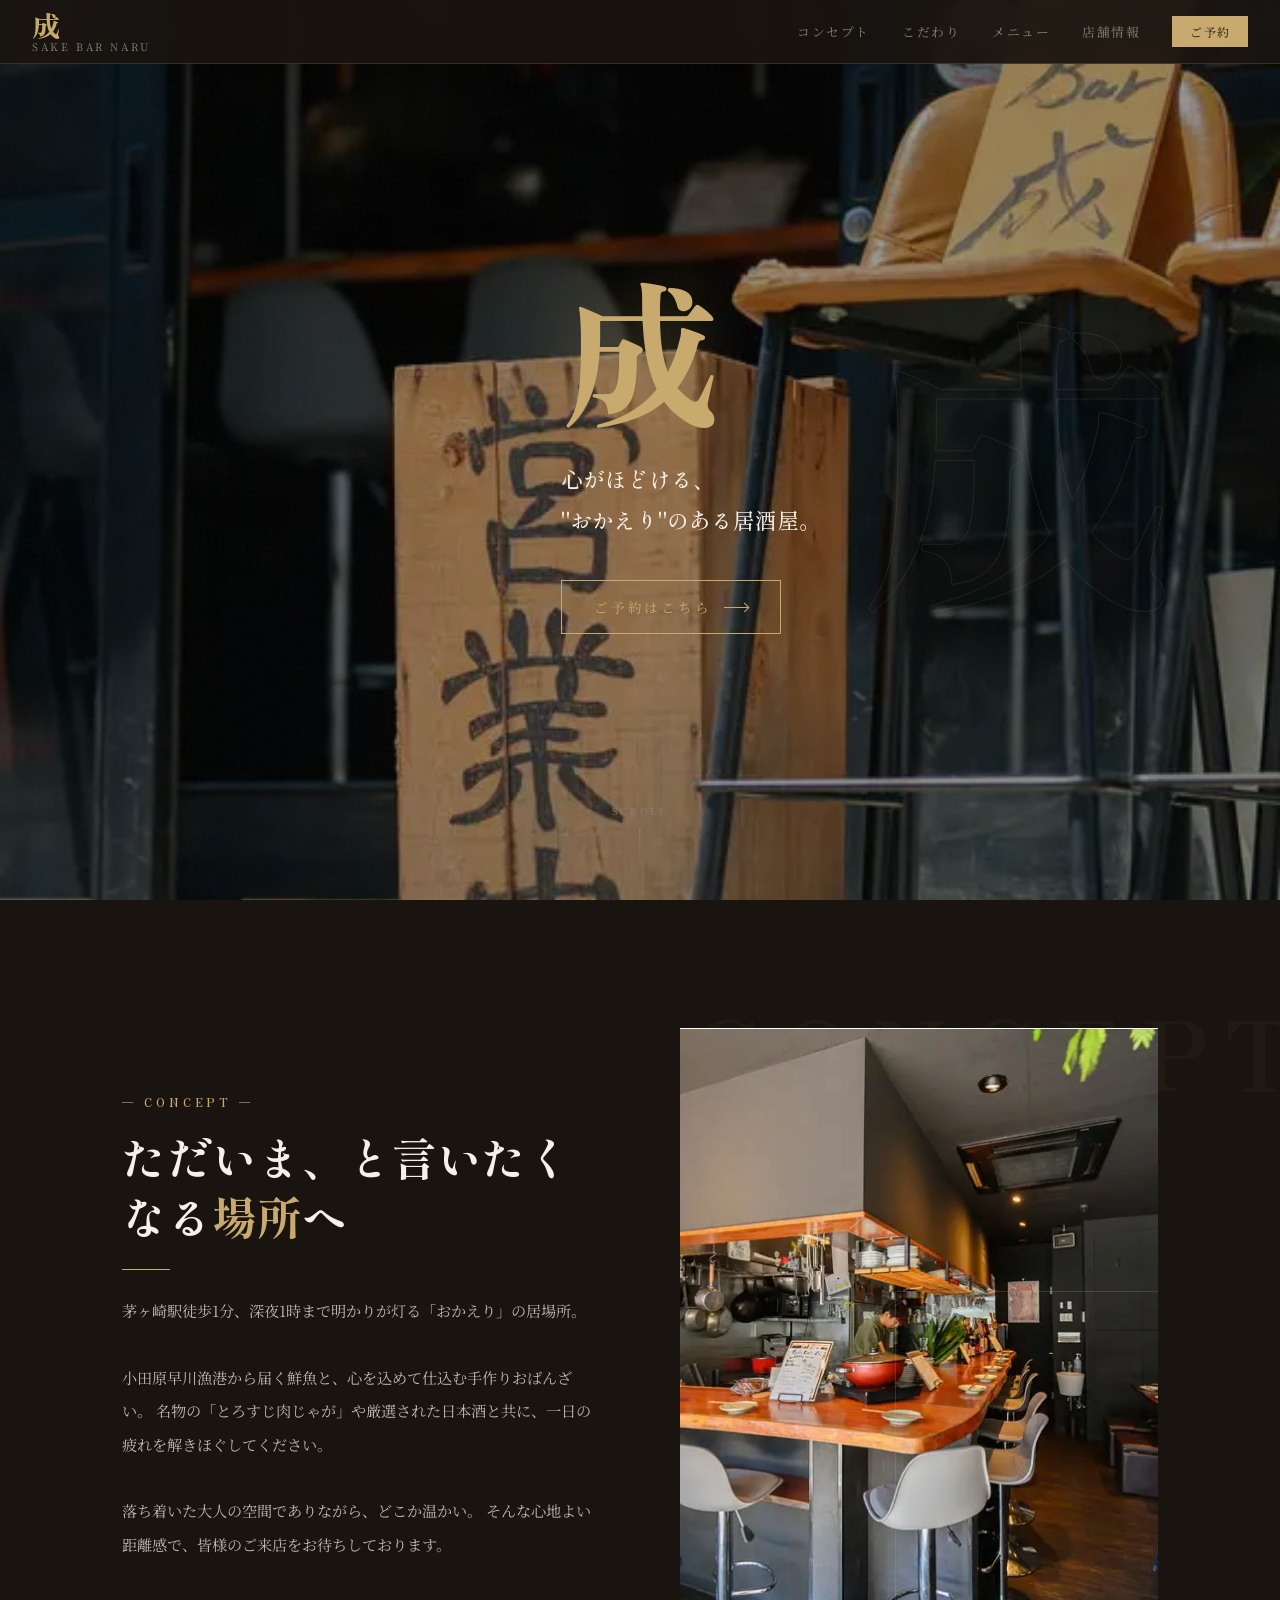
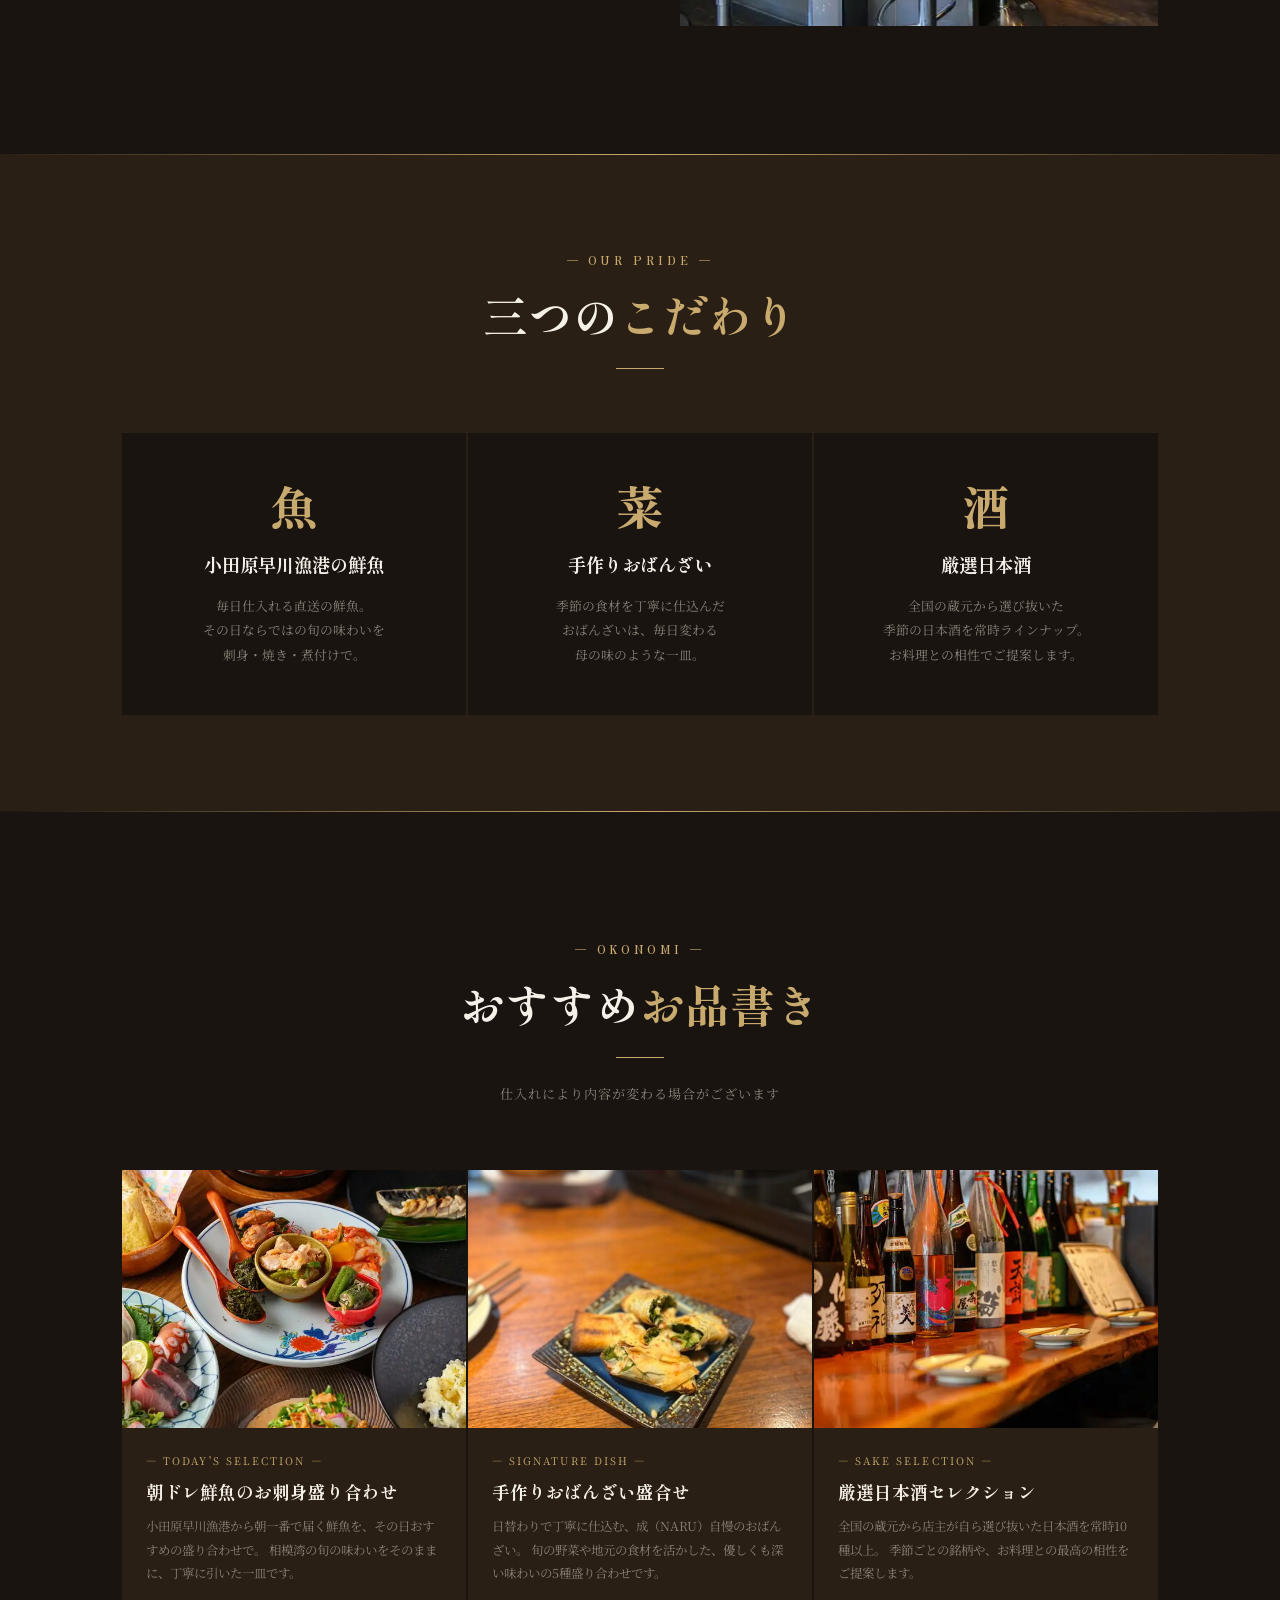
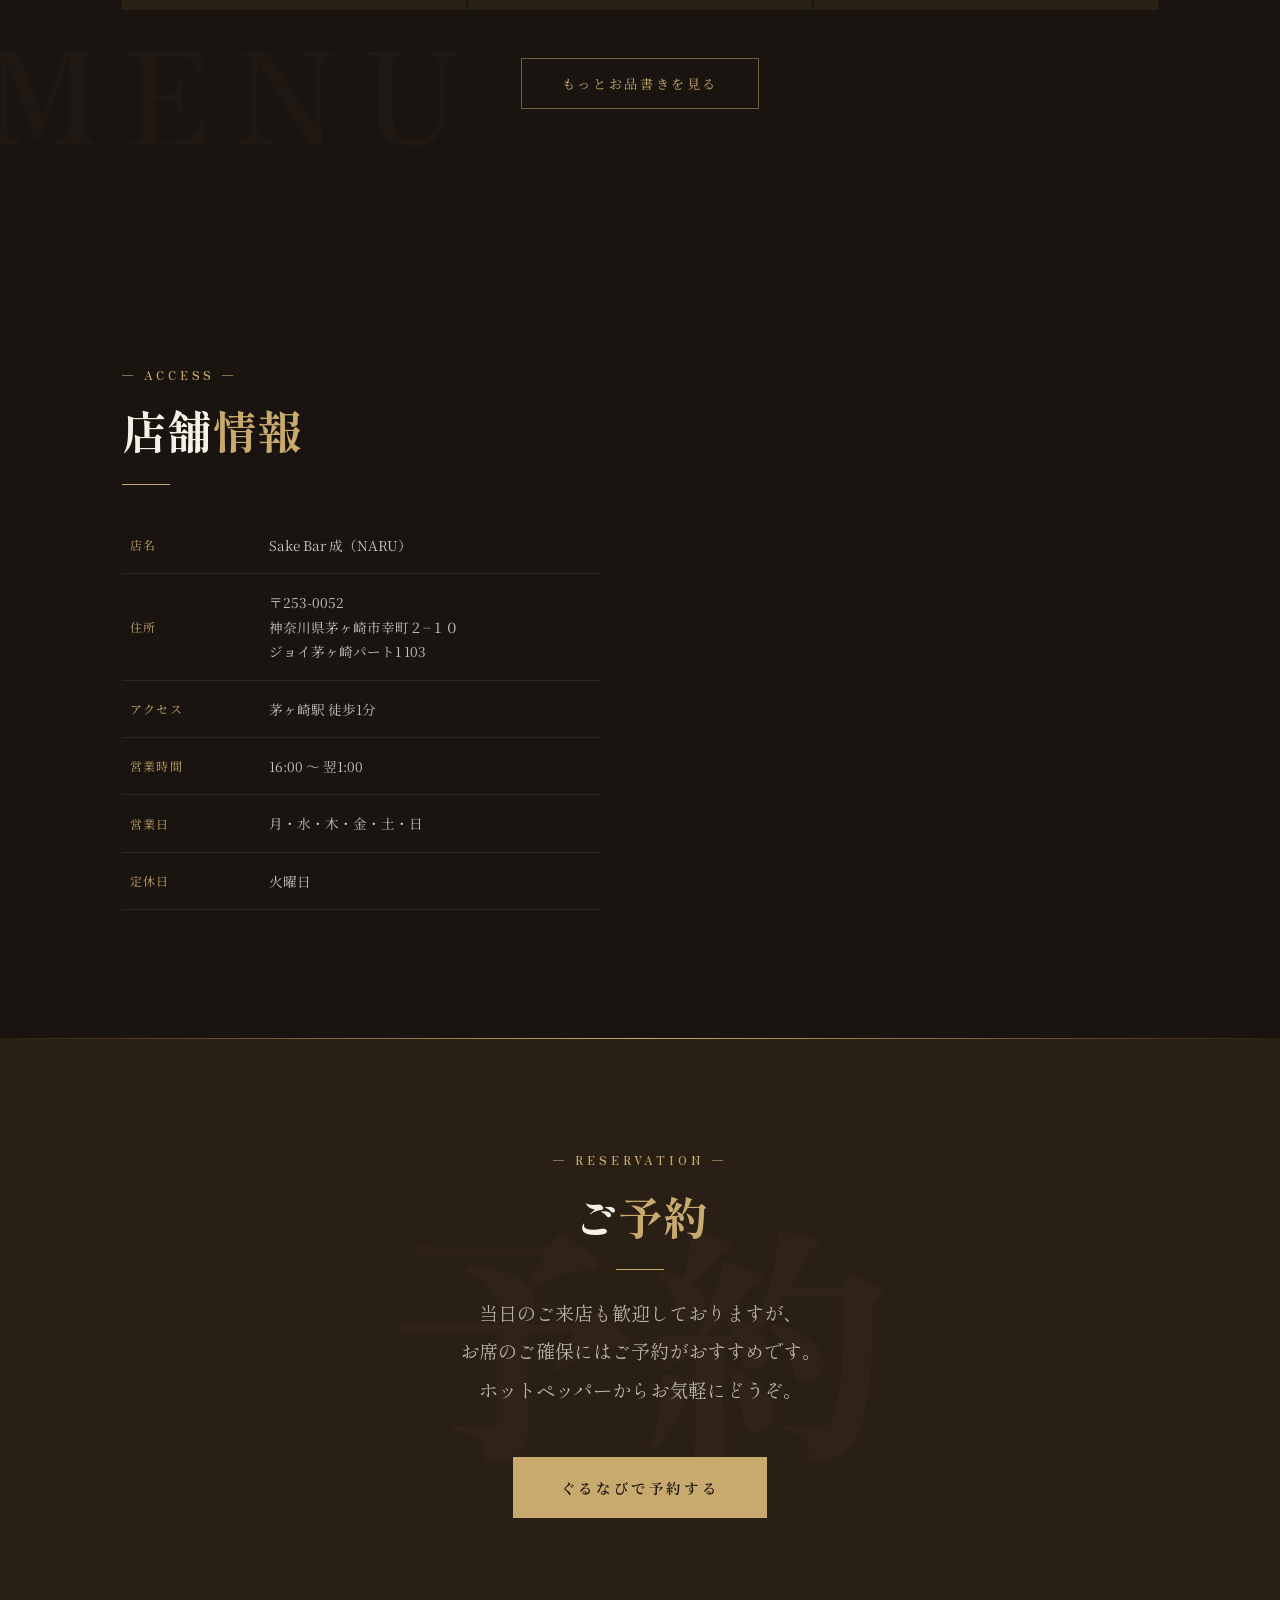
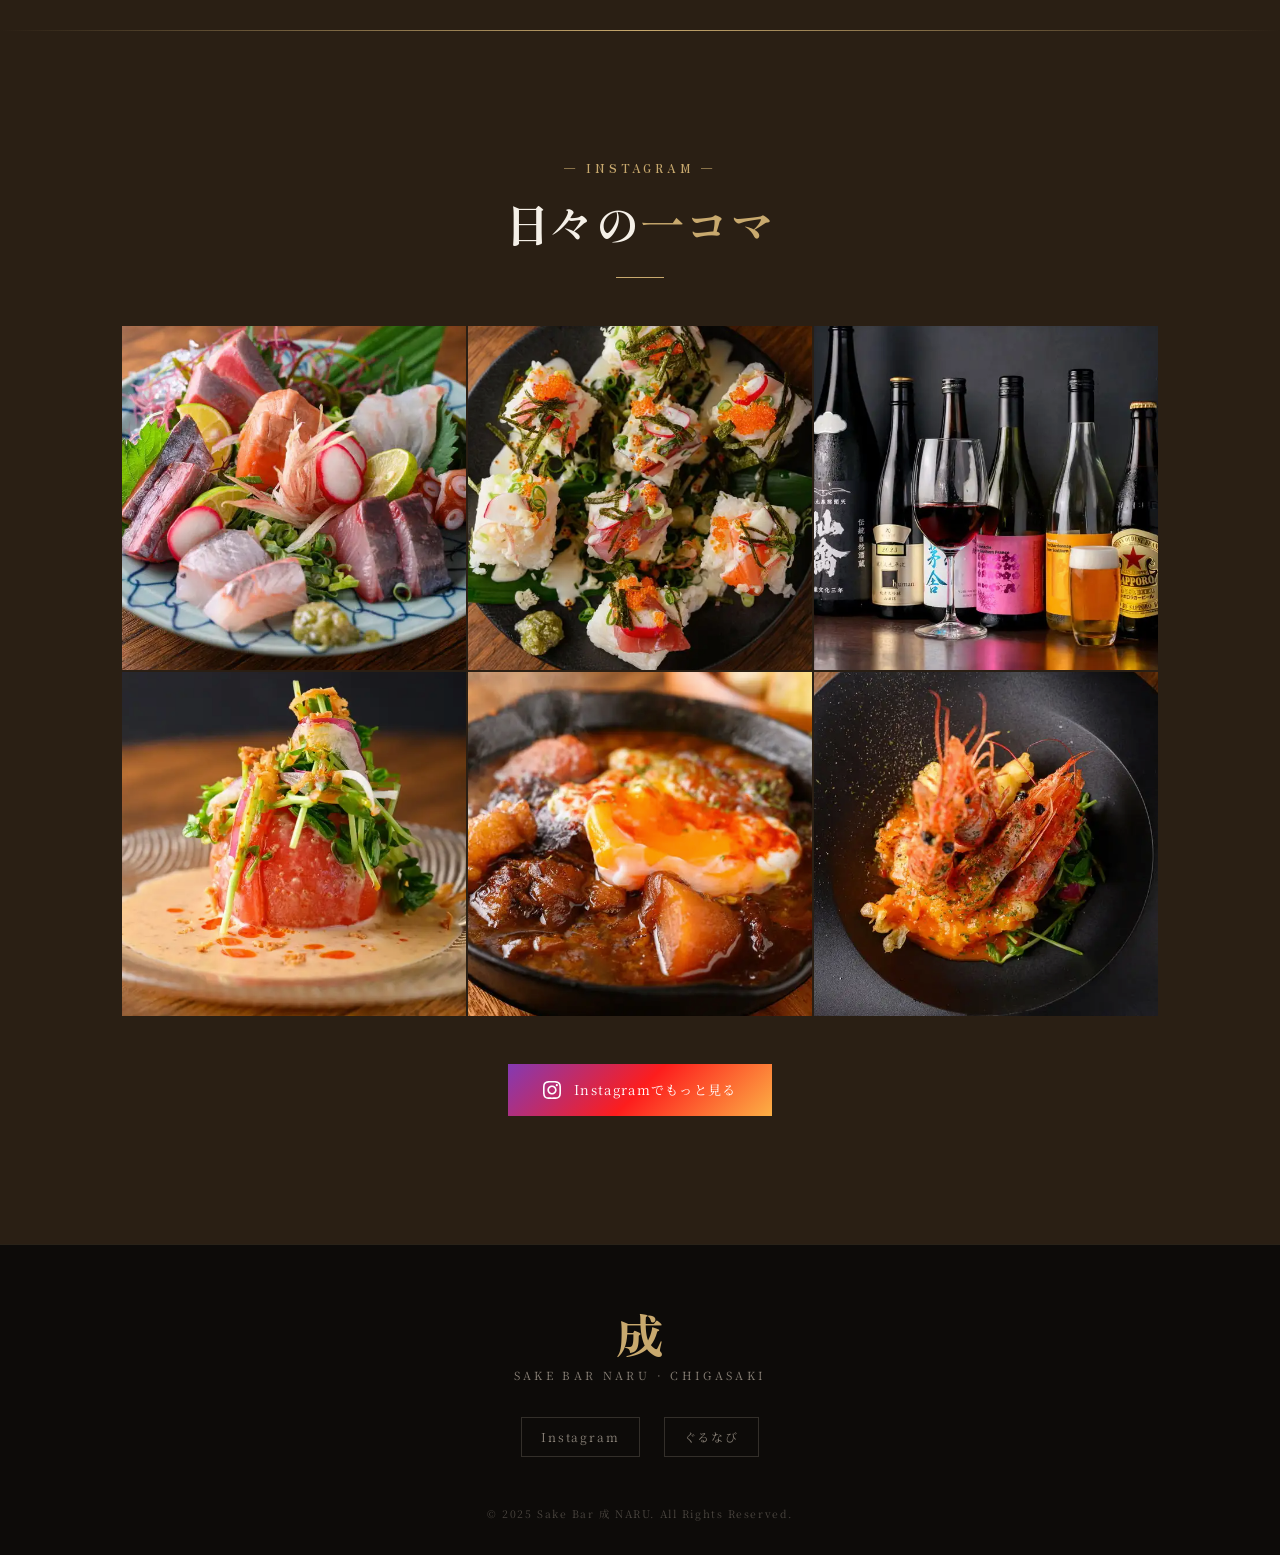
==== commit 0f0afbad: "初稿デザインの修正" ====
--- a/index.html
+++ b/index.html
@@ -1,5 +1,6 @@
 <!DOCTYPE html>
 <html lang="ja">
+
 <head>
   <meta charset="UTF-8" />
   <meta name="viewport" content="width=device-width, initial-scale=1.0" />
@@ -8,7 +9,9 @@
   <!-- Google Fonts -->
   <link rel="preconnect" href="https://fonts.googleapis.com" />
   <link rel="preconnect" href="https://fonts.gstatic.com" crossorigin />
-  <link href="https://fonts.googleapis.com/css2?family=Noto+Serif+JP:wght@300;400;500;600;700&family=Shippori+Mincho:wght@400;500;600;700;800&family=Zen+Antique&display=swap" rel="stylesheet" />
+  <link
+    href="https://fonts.googleapis.com/css2?family=Noto+Serif+JP:wght@300;400;500;600;700&family=Shippori+Mincho:wght@400;500;600;700;800&family=Zen+Antique&display=swap"
+    rel="stylesheet" />
 
   <!-- Stylesheet -->
   <link rel="stylesheet" href="style.css" />
@@ -28,7 +31,7 @@
       <li><a href="#features">こだわり</a></li>
       <!-- #menu リンクは main.js が挿入 -->
       <li><a href="#info">店舗情報</a></li>
-      <li><a href="#reservation" class="nav-reserve">ご予約</a></li>
+      <li><a href="https://r.gnavi.co.jp/cmftdra00000/" class="nav-reserve">ご予約</a></li>
     </ul>
 
     <button class="hamburger" id="hamburger" aria-label="メニューを開く" aria-expanded="false">
@@ -44,14 +47,14 @@
     <div class="hero-deco" aria-hidden="true">成</div>
 
     <div class="hero-content">
-      <span class="hero-label">SAKE BAR · NARU · CHIGASAKI</span>
+      <!-- <span class="hero-label">SAKE BAR · NARU · CHIGASAKI</span> -->
       <span class="hero-kanji">成</span>
-      <span class="hero-name">SAKE BAR NARU</span>
+      <!-- <span class="hero-name">SAKE BAR NARU</span> -->
       <p class="hero-copy">
         心がほどける、<br>
         "おかえり"のある居酒屋。
       </p>
-      <p class="hero-sub">茅ヶ崎駅 徒歩1分 ｜ 深夜1時まで営業</p>
+      <!-- <p class="hero-sub">茅ヶ崎駅 徒歩1分 ｜ 深夜1時まで営業</p> -->
       <a href="#reservation" class="hero-cta">
         ご予約はこちら
         <span class="hero-cta-arrow"></span>
@@ -72,19 +75,13 @@
         <h2 class="section-title">ただいま、と言いたくなる<span>場所</span>へ</h2>
         <div class="divider"></div>
         <p class="concept-body">
-          茅ヶ崎の夜に、ふらりと立ち寄れる「おかえり」の居場所。<br><br>
-          小田原早川漁港から届く旬の鮮魚と、毎日丁寧に仕込む手作りおばんざい。
-          全国から厳選した日本酒の数々が、あなたの一日の終わりを静かに彩ります。<br><br>
-          騒がしくなく、でもひとりじゃない。そんな心地よい距離感を大切にした空間で、
-          自然体のままお過ごしください。
+          茅ヶ崎駅徒歩1分、深夜1時まで明かりが灯る「おかえり」の居場所。<br><br>
+          小田原早川漁港から届く鮮魚と、心を込めて仕込む手作りおばんざい。
+          名物の「とろすじ肉じゃが」や厳選された日本酒と共に、一日の疲れを解きほぐしてください。<br><br>
+          落ち着いた大人の空間でありながら、どこか温かい。
+          そんな心地よい距離感で、皆様のご来店をお待ちしております。
         </p>
-        <div class="concept-tags">
-          <span class="concept-tag">鮮魚直送</span>
-          <span class="concept-tag">手作りおばんざい</span>
-          <span class="concept-tag">厳選日本酒</span>
-          <span class="concept-tag">深夜1時まで</span>
-          <span class="concept-tag">茅ヶ崎駅1分</span>
-        </div>
+
       </div>
 
       <div class="concept-image-wrap reveal">
@@ -176,11 +173,9 @@
       <div class="reveal">
         <div class="info-map">
           <iframe
-            src="https://www.google.com/maps/embed?pb=!1m18!1m12!1m3!1d3254.0!2d139.4037!3d35.3344!2m3!1f0!2f0!3f0!3m2!1i1024!2i768!4f13.1!3m3!1m2!1s0x6019b26ba39abb83%3A0x5fa96fb5d5bb7e00!2z44CSMjUzLTAwNTIg56We5aWI5bed55yM6Iy26aTk5biC5aCx55S677yS4oiS77yR77yQ!5e0!3m2!1sja!2sjp!4v1700000000000"
-            loading="lazy"
-            allowfullscreen
-            referrerpolicy="no-referrer-when-downgrade"
-            title="Sake Bar 成 地図">
+            src="https://www.google.com/maps/embed?pb=!1m18!1m12!1m3!1d3255.0377884216396!2d139.40752999999998!3d35.329883099999996!2m3!1f0!2f0!3f0!3m2!1i1024!2i768!4f13.1!3m3!1m2!1s0x601853e927afa8b9%3A0xdcea9ff84c7ace85!2zU2FrZSBCYXIg5oiQ!5e0!3m2!1sja!2sjp!4v1773845750117!5m2!1sja!2sjp"
+            width="600" height="450" style="border:0;" allowfullscreen="" loading="lazy"
+            referrerpolicy="no-referrer-when-downgrade" title="Sake Bar 成 地図">
           </iframe>
         </div>
       </div>
@@ -198,8 +193,8 @@
         お席のご確保にはご予約がおすすめです。<br>
         ホットペッパーからお気軽にどうぞ。
       </p>
-      <a href="https://www.hotpepper.jp/strJ004444240/" target="_blank" rel="noopener" class="btn-reserve">
-        ホットペッパーで予約する
+      <a href="https://r.gnavi.co.jp/cmftdra00000/" target="_blank" rel="noopener" class="btn-reserve">
+        ぐるなびで予約する
       </a>
     </div>
   </section>
@@ -212,7 +207,7 @@
     <p class="footer-tagline">SAKE BAR NARU · CHIGASAKI</p>
     <div class="footer-sns">
       <a href="https://www.instagram.com/naru__0714/" target="_blank" rel="noopener">Instagram</a>
-      <a href="https://www.hotpepper.jp/strJ004444240/" target="_blank" rel="noopener">ホットペッパー</a>
+      <a href="https://r.gnavi.co.jp/cmftdra00000/" target="_blank" rel="noopener">ぐるなび</a>
     </div>
     <p class="footer-copy">© 2025 Sake Bar 成 NARU. All Rights Reserved.</p>
   </footer>
@@ -221,4 +216,5 @@
   <script src="main.js"></script>
 
 </body>
-</html>
+
+</html>
--- a/style.css
+++ b/style.css
@@ -145,65 +145,7 @@
   .nav-reserve:hover { background: var(--sake-light) !important; }
   .nav-reserve::after { display: none !important; }
   
-  /* Hamburger */
-  .hamburger {
-    display: none;
-    flex-direction: column;
-    justify-content: center;
-    align-items: center;
-    width: 40px; height: 40px;
-    cursor: pointer;
-    background: none;
-    border: none;
-    gap: 5px;
-    padding: 0;
-  }
-  .hamburger span {
-    display: block;
-    width: 24px; height: 1.5px;
-    background: var(--sake);
-    transition: transform 0.35s, opacity 0.35s;
-    transform-origin: center;
-  }
-  .hamburger.open span:nth-child(1) { transform: translateY(6.5px) rotate(45deg); }
-  .hamburger.open span:nth-child(2) { opacity: 0; }
-  .hamburger.open span:nth-child(3) { transform: translateY(-6.5px) rotate(-45deg); }
-  
-  @media (max-width: 768px) {
-    .hamburger { display: flex; }
-  
-    .nav-links {
-      position: fixed;
-      top: 64px; left: 0; right: 0;
-      background: rgba(26,20,16,0.97);
-      backdrop-filter: blur(16px);
-      flex-direction: column;
-      align-items: flex-start;
-      padding: 2rem;
-      gap: 0;
-      border-top: 1px solid rgba(200,169,110,0.15);
-      transform: translateY(-110%);
-      transition: transform 0.4s cubic-bezier(0.4,0,0.2,1);
-      pointer-events: none;
-    }
-    .nav-links.open {
-      transform: translateY(0);
-      pointer-events: auto;
-    }
-    .nav-links li {
-      width: 100%;
-      border-bottom: 1px solid rgba(200,169,110,0.1);
-    }
-    .nav-links a {
-      display: block;
-      padding: 1rem 0;
-      font-size: 1rem;
-    }
-    .nav-reserve {
-      margin-top: 1rem;
-      display: inline-block;
-    }
-  }
+
   
   /* =============================================
      HERO
@@ -222,9 +164,8 @@
     position: absolute;
     inset: 0;
     background:
-      radial-gradient(ellipse 60% 70% at 70% 50%, rgba(200,169,110,0.07) 0%, transparent 60%),
-      radial-gradient(ellipse 40% 50% at 20% 80%, rgba(201,76,26,0.06) 0%, transparent 50%),
-      linear-gradient(160deg, #0d0b09 0%, #1a1410 40%, #2a1f14 100%);
+      linear-gradient(rgba(0, 0, 0, 0.4), rgba(0, 0, 0, 0.4)),
+      url('img/store.png') no-repeat center center / cover;
   }
   
   .hero-bg::after {
@@ -562,142 +503,7 @@
     .features-grid { grid-template-columns: 1fr; }
   }
   
-  /* =============================================
-     MENU SECTION（JS で DOM 挿入）
-  ============================================= */
-  #menu {
-    padding: 8rem 0;
-    background: var(--ink);
-    position: relative;
-    overflow: hidden;
-  }
-  #menu::before {
-    content: 'MENU';
-    position: absolute;
-    bottom: 2rem; left: -1rem;
-    font-family: 'Zen Antique', serif;
-    font-size: 8rem;
-    color: rgba(200,169,110,0.03);
-    letter-spacing: 0.2em;
-    pointer-events: none;
-  }
-  #menu::after {
-    content: '';
-    position: absolute;
-    top: 0; left: 0; right: 0;
-    height: 1px;
-    background: linear-gradient(90deg, transparent, var(--sake), transparent);
-  }
-  .menu-header {
-    text-align: center;
-    margin-bottom: 4rem;
-  }
-  .menu-header .divider { margin: 1.5rem auto; }
-  .menu-grid {
-    display: grid;
-    grid-template-columns: repeat(3, 1fr);
-    gap: 1.5px;
-  }
-  .menu-card {
-    background: var(--warm-dark);
-    display: flex;
-    flex-direction: column;
-    position: relative;
-    overflow: hidden;
-    transition: transform 0.4s cubic-bezier(0.4,0,0.2,1);
-  }
-  .menu-card:hover { transform: translateY(-4px); }
-  .menu-card-img {
-    aspect-ratio: 4/3;
-    background:
-      linear-gradient(180deg, transparent 40%, rgba(26,20,16,0.85) 100%),
-      linear-gradient(135deg, rgba(200,169,110,0.18) 0%, rgba(42,31,20,0.8) 100%);
-    position: relative;
-    display: flex;
-    align-items: center;
-    justify-content: center;
-    overflow: hidden;
-  }
-  .menu-card-img .img-placeholder {
-    font-family: 'Zen Antique', serif;
-    font-size: 4rem;
-    color: rgba(200,169,110,0.3);
-    position: absolute;
-  }
-  .menu-card-img img {
-    position: absolute;
-    inset: 0;
-    width: 100%; height: 100%;
-    object-fit: cover;
-    transition: transform 0.6s ease;
-  }
-  .menu-card:hover .menu-card-img img { transform: scale(1.05); }
-  .menu-card-body {
-    padding: 1.5rem;
-    flex: 1;
-    display: flex;
-    flex-direction: column;
-  }
-  .menu-card-season {
-    font-size: 0.65rem;
-    letter-spacing: 0.2em;
-    color: var(--sake);
-    margin-bottom: 0.5rem;
-  }
-  .menu-card-title {
-    font-family: 'Shippori Mincho', serif;
-    font-size: 1.1rem;
-    font-weight: 700;
-    color: var(--rice);
-    margin-bottom: 0.6rem;
-    line-height: 1.5;
-  }
-  .menu-card-desc {
-    font-size: 0.78rem;
-    color: var(--stone);
-    line-height: 1.9;
-    flex: 1;
-  }
-  .menu-card-price {
-    margin-top: 1.2rem;
-    padding-top: 1rem;
-    border-top: 1px solid rgba(200,169,110,0.15);
-    display: flex;
-    align-items: baseline;
-    gap: 0.3rem;
-  }
-  .menu-card-price .price-num {
-    font-family: 'Shippori Mincho', serif;
-    font-size: 1.4rem;
-    color: var(--sake);
-    font-weight: 700;
-  }
-  .menu-card-price .price-tax {
-    font-size: 0.65rem;
-    color: var(--stone);
-    letter-spacing: 0.1em;
-  }
-  .menu-more-wrap {
-    text-align: center;
-    margin-top: 3rem;
-  }
-  .btn-menu-more {
-    display: inline-block;
-    padding: 0.8rem 2.5rem;
-    border: 1px solid rgba(200,169,110,0.5);
-    color: var(--sake);
-    font-family: 'Noto Serif JP', serif;
-    font-size: 0.82rem;
-    letter-spacing: 0.2em;
-    transition: background 0.3s, color 0.3s;
-  }
-  .btn-menu-more:hover {
-    background: var(--sake);
-    color: var(--ink);
-  }
-  @media (max-width: 900px) {
-    .menu-grid { grid-template-columns: 1fr; max-width: 420px; margin: 0 auto; }
-  }
+
   
   /* =============================================
      INFO
@@ -824,87 +630,7 @@
     transform: translateY(-2px);
   }
   
-  /* =============================================
-     GALLERY SECTION（JS で DOM 挿入）
-  ============================================= */
-  #gallery {
-    padding: 8rem 0;
-    background: var(--warm-dark);
-    position: relative;
-    overflow: hidden;
-  }
-  #gallery::before {
-    content: '';
-    position: absolute;
-    top: 0; left: 0; right: 0;
-    height: 1px;
-    background: linear-gradient(90deg, transparent, var(--sake), transparent);
-  }
-  .gallery-header {
-    text-align: center;
-    margin-bottom: 3rem;
-  }
-  .gallery-header .divider { margin: 1.5rem auto; }
-  .gallery-grid {
-    display: grid;
-    grid-template-columns: repeat(3, 1fr);
-    gap: 2px;
-  }
-  .gallery-item {
-    aspect-ratio: 1;
-    position: relative;
-    overflow: hidden;
-    cursor: pointer;
-    background: var(--ink);
-  }
-  .gallery-item-bg {
-    width: 100%; height: 100%;
-    transition: transform 0.5s ease;
-    display: flex;
-    align-items: center;
-    justify-content: center;
-  }
-  .gallery-item:hover .gallery-item-bg { transform: scale(1.06); }
-  .gallery-item-overlay {
-    position: absolute;
-    inset: 0;
-    background: rgba(26,20,16,0.4);
-    display: flex;
-    align-items: center;
-    justify-content: center;
-    opacity: 0;
-    transition: opacity 0.3s;
-  }
-  .gallery-item:hover .gallery-item-overlay { opacity: 1; }
-  .gallery-item-overlay span {
-    font-family: 'Zen Antique', serif;
-    font-size: 0.7rem;
-    letter-spacing: 0.3em;
-    color: var(--sake);
-    border: 1px solid var(--sake);
-    padding: 0.4rem 0.8rem;
-  }
-  .gallery-cta-wrap {
-    text-align: center;
-    margin-top: 3rem;
-  }
-  .btn-instagram {
-    display: inline-flex;
-    align-items: center;
-    gap: 0.8rem;
-    padding: 0.9rem 2.2rem;
-    background: linear-gradient(135deg, #833ab4, #fd1d1d, #fcb045);
-    color: #fff;
-    font-family: 'Noto Serif JP', serif;
-    font-size: 0.82rem;
-    letter-spacing: 0.1em;
-    transition: opacity 0.3s, transform 0.3s;
-  }
-  .btn-instagram:hover { opacity: 0.88; transform: translateY(-2px); }
-  .btn-instagram svg { width: 18px; height: 18px; fill: #fff; }
-  @media (max-width: 600px) {
-    .gallery-grid { grid-template-columns: repeat(2, 1fr); }
-  }
+
   
   /* =============================================
      FOOTER
